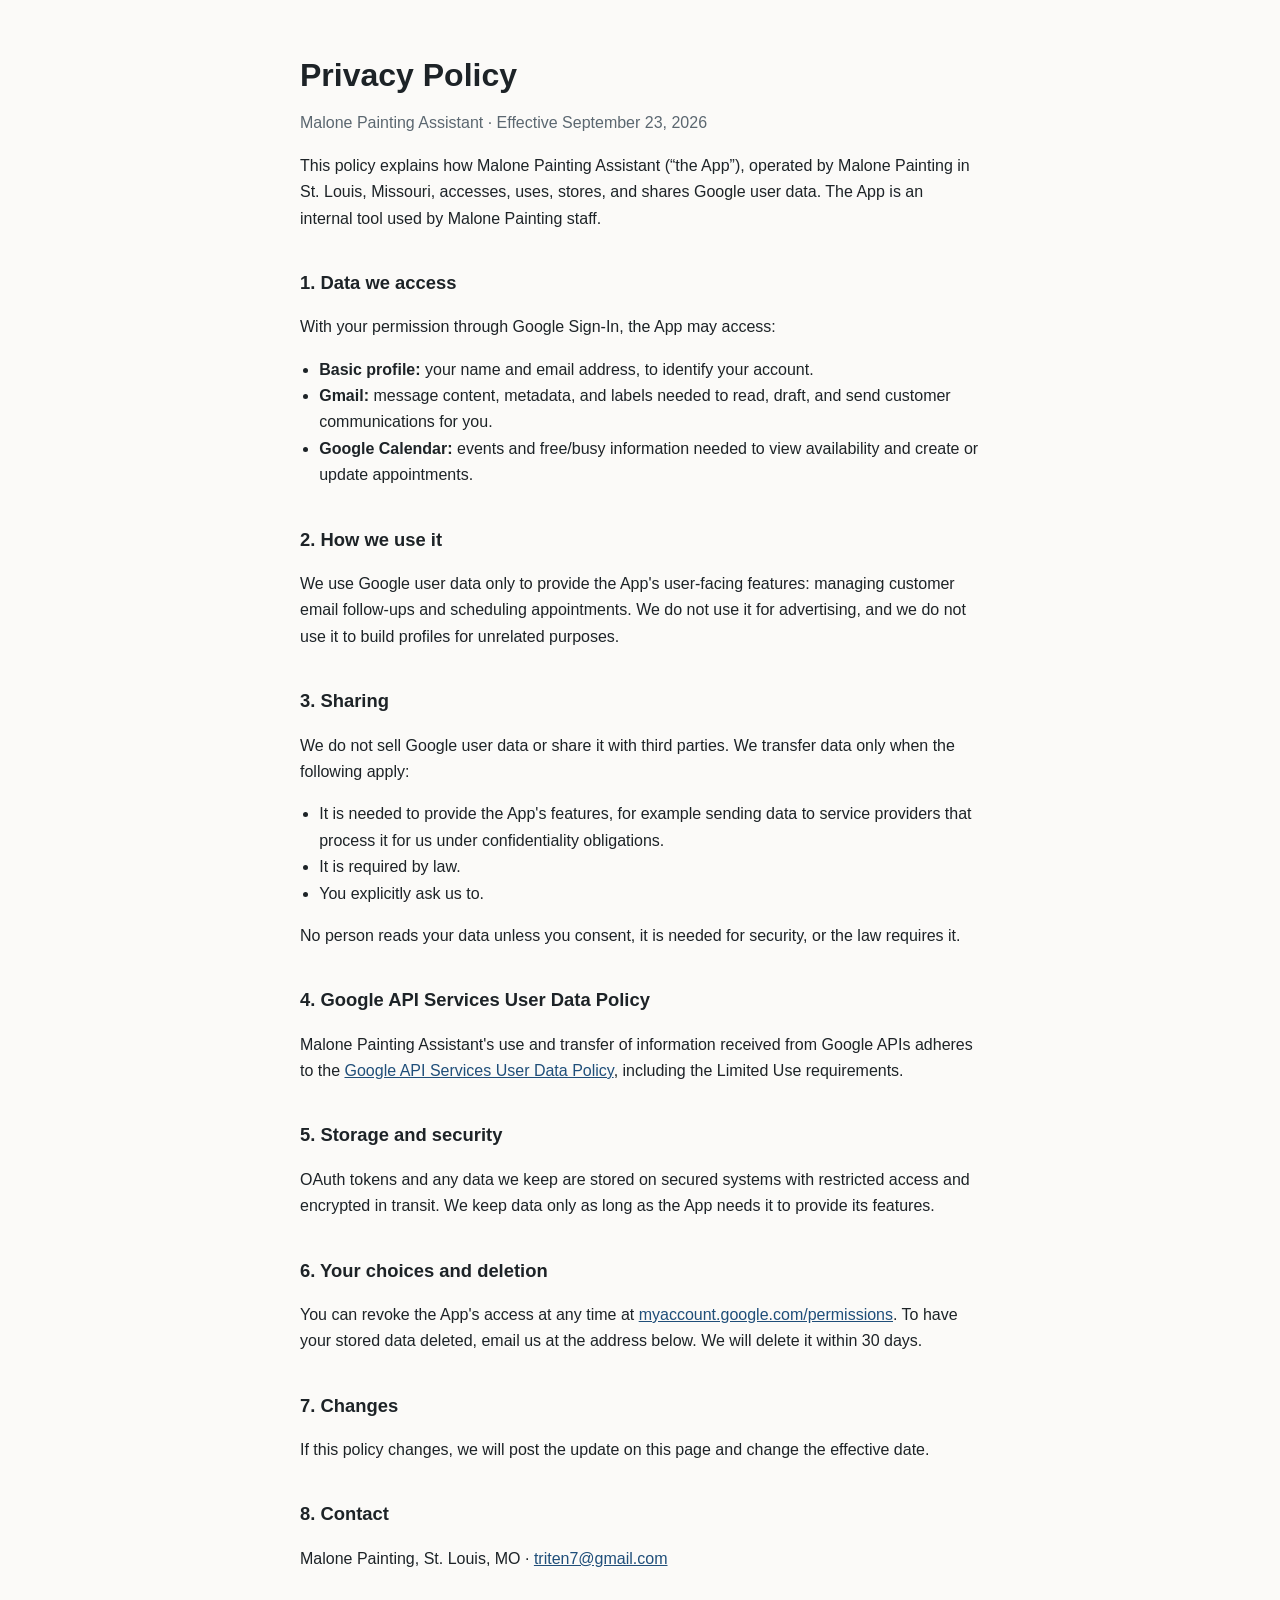
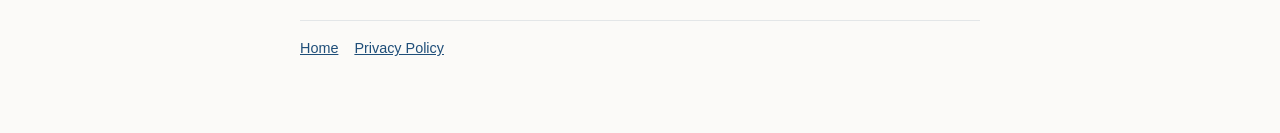
==== privacy.html @ 8de29f19 "Add initial Privacy Policy page" ====
<!doctype html>
<html lang="en">
<head>
<meta charset="utf-8">
<meta name="viewport" content="width=device-width, initial-scale=1">
<title>Privacy Policy – Malone Painting Assistant</title>
<link rel="stylesheet" href="style.css">
</head>
<body>
<main>
  <h1>Privacy Policy</h1>
  <p class="muted">Malone Painting Assistant · Effective September 23, 2026</p>

  <p>This policy explains how Malone Painting Assistant (“the App”), operated by Malone Painting in St. Louis, Missouri, accesses, uses, stores, and shares Google user data. The App is an internal tool used by Malone Painting staff.</p>

  <h2>1. Data we access</h2>
  <p>With your permission through Google Sign-In, the App may access:</p>
  <ul>
    <li><strong>Basic profile:</strong> your name and email address, to identify your account.</li>
    <li><strong>Gmail:</strong> message content, metadata, and labels needed to read, draft, and send customer communications for you.</li>
    <li><strong>Google Calendar:</strong> events and free/busy information needed to view availability and create or update appointments.</li>
  </ul>

  <h2>2. How we use it</h2>
  <p>We use Google user data only to provide the App's user-facing features: managing customer email follow-ups and scheduling appointments. We do not use it for advertising, and we do not use it to build profiles for unrelated purposes.</p>

  <h2>3. Sharing</h2>
  <p>We do not sell Google user data or share it with third parties. We transfer data only when the following apply:</p>
  <ul>
    <li>It is needed to provide the App's features, for example sending data to service providers that process it for us under confidentiality obligations.</li>
    <li>It is required by law.</li>
    <li>You explicitly ask us to.</li>
  </ul>
  <p>No person reads your data unless you consent, it is needed for security, or the law requires it.</p>

  <h2>4. Google API Services User Data Policy</h2>
  <p>Malone Painting Assistant's use and transfer of information received from Google APIs adheres to the <a href="https://developers.google.com/terms/api-services-user-data-policy">Google API Services User Data Policy</a>, including the Limited Use requirements.</p>

  <h2>5. Storage and security</h2>
  <p>OAuth tokens and any data we keep are stored on secured systems with restricted access and encrypted in transit. We keep data only as long as the App needs it to provide its features.</p>

  <h2>6. Your choices and deletion</h2>
  <p>You can revoke the App's access at any time at <a href="https://myaccount.google.com/permissions">myaccount.google.com/permissions</a>. To have your stored data deleted, email us at the address below. We will delete it within 30 days.</p>

  <h2>7. Changes</h2>
  <p>If this policy changes, we will post the update on this page and change the effective date.</p>

  <h2>8. Contact</h2>
  <p>Malone Painting, St. Louis, MO · <a href="mailto:triten7@gmail.com">triten7@gmail.com</a></p>

  <footer>
    <a href="index.html">Home</a><a href="privacy.html">Privacy Policy</a>
  </footer>
</main>
</body>
</html>
---- style.css ----
:root{--ink:#1d2327;--muted:#5b6770;--line:#e3e6e8;--bg:#fbfaf8;--accent:#1f4e79}
*{box-sizing:border-box}
body{margin:0;background:var(--bg);color:var(--ink);font:16px/1.65 -apple-system,BlinkMacSystemFont,"Segoe UI",Roboto,Helvetica,Arial,sans-serif}
main{max-width:720px;margin:0 auto;padding:56px 20px 72px}
h1{font-size:2rem;line-height:1.2;margin:0 0 8px}
h2{font-size:1.15rem;margin:36px 0 8px}
p,li{color:var(--ink)}
.muted{color:var(--muted)}
a{color:var(--accent)}
ul{padding-left:1.2rem}
footer{border-top:1px solid var(--line);margin-top:48px;padding-top:16px;font-size:.9rem;color:var(--muted)}
footer a{margin-right:16px}
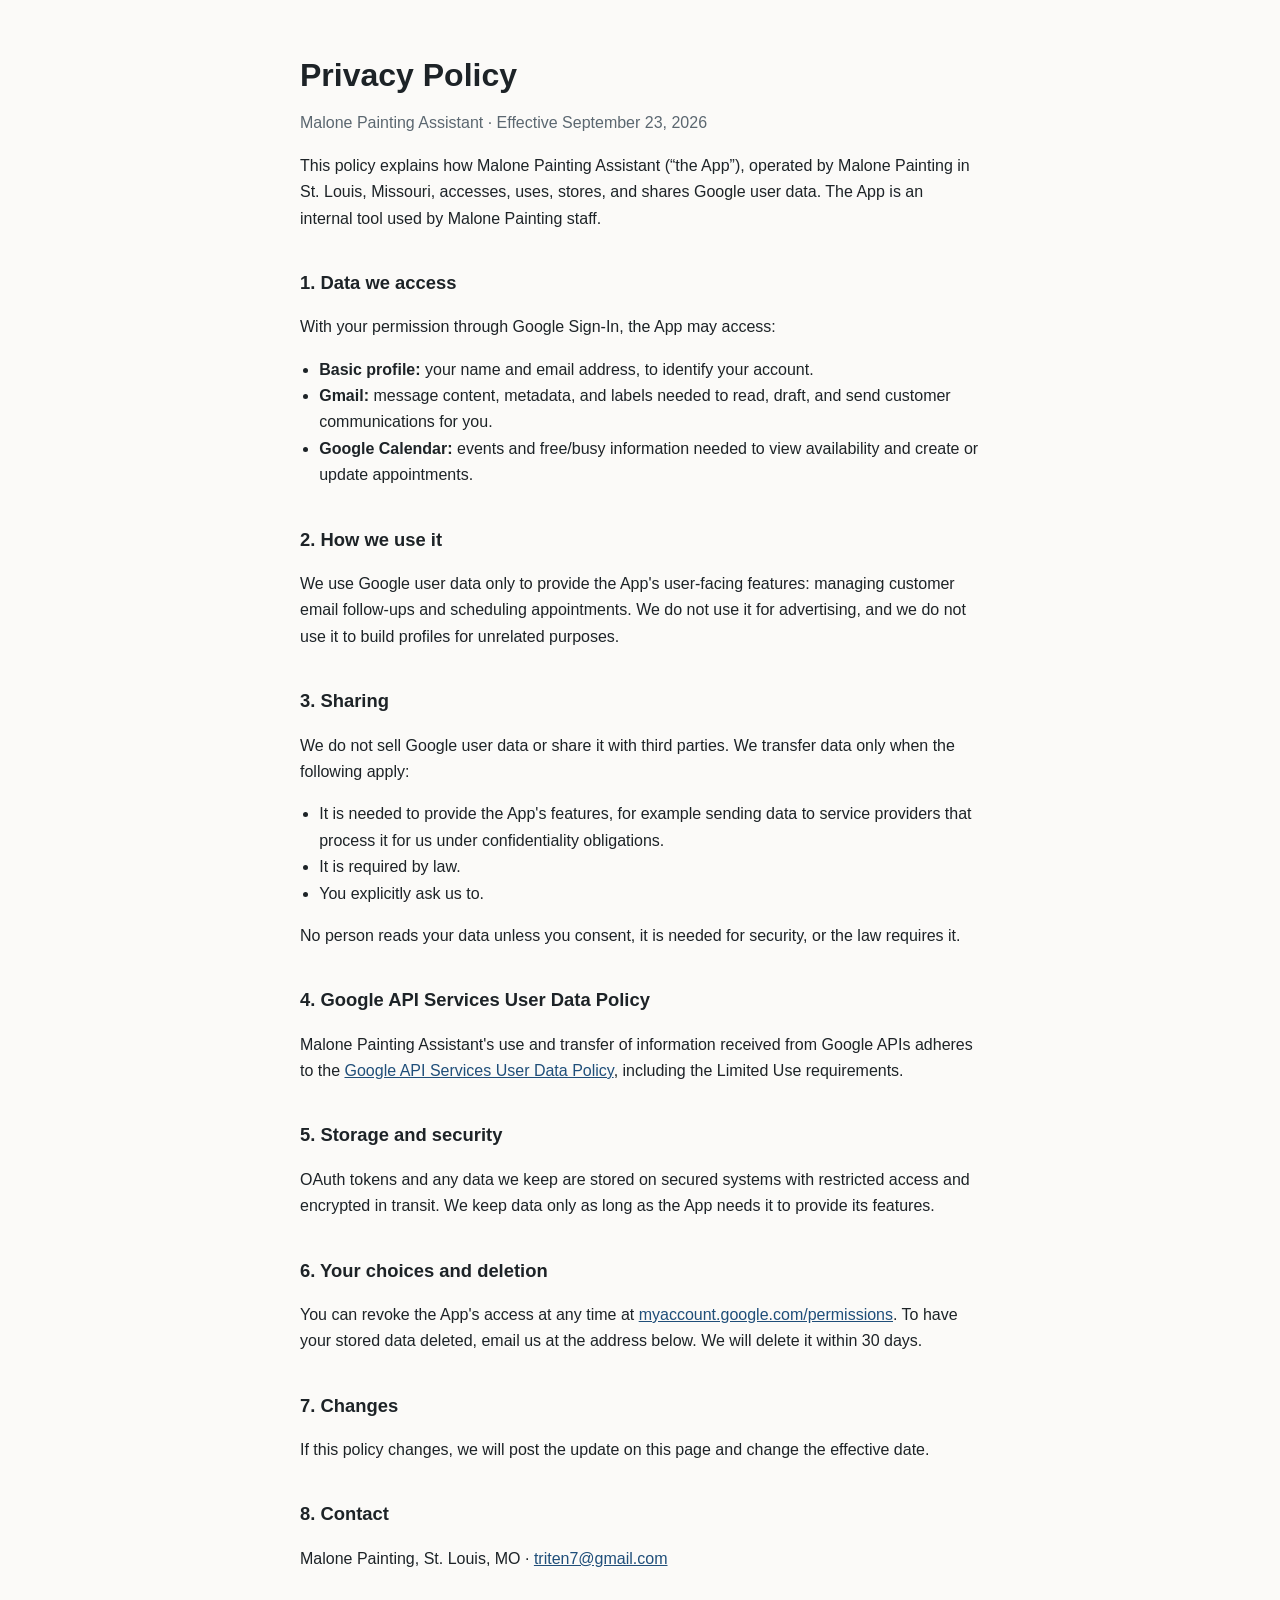
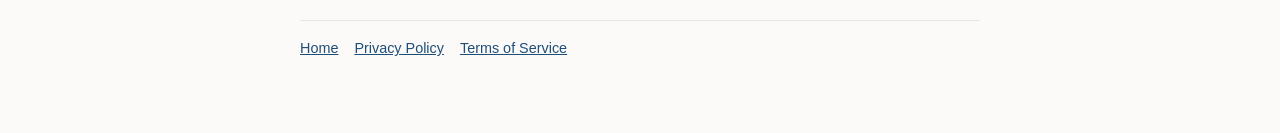
==== commit 16909192: "Add Terms of Service link to footer in privacy.html" ====
--- a/privacy.html
+++ b/privacy.html
@@ -49,7 +49,7 @@
   <p>Malone Painting, St. Louis, MO · <a href="mailto:triten7@gmail.com">triten7@gmail.com</a></p>
 
   <footer>
-    <a href="index.html">Home</a><a href="privacy.html">Privacy Policy</a>
+    <a href="index.html">Home</a><a href="privacy.html">Privacy Policy</a><a href="terms.html">Terms of Service</a>
   </footer>
 </main>
 </body>
